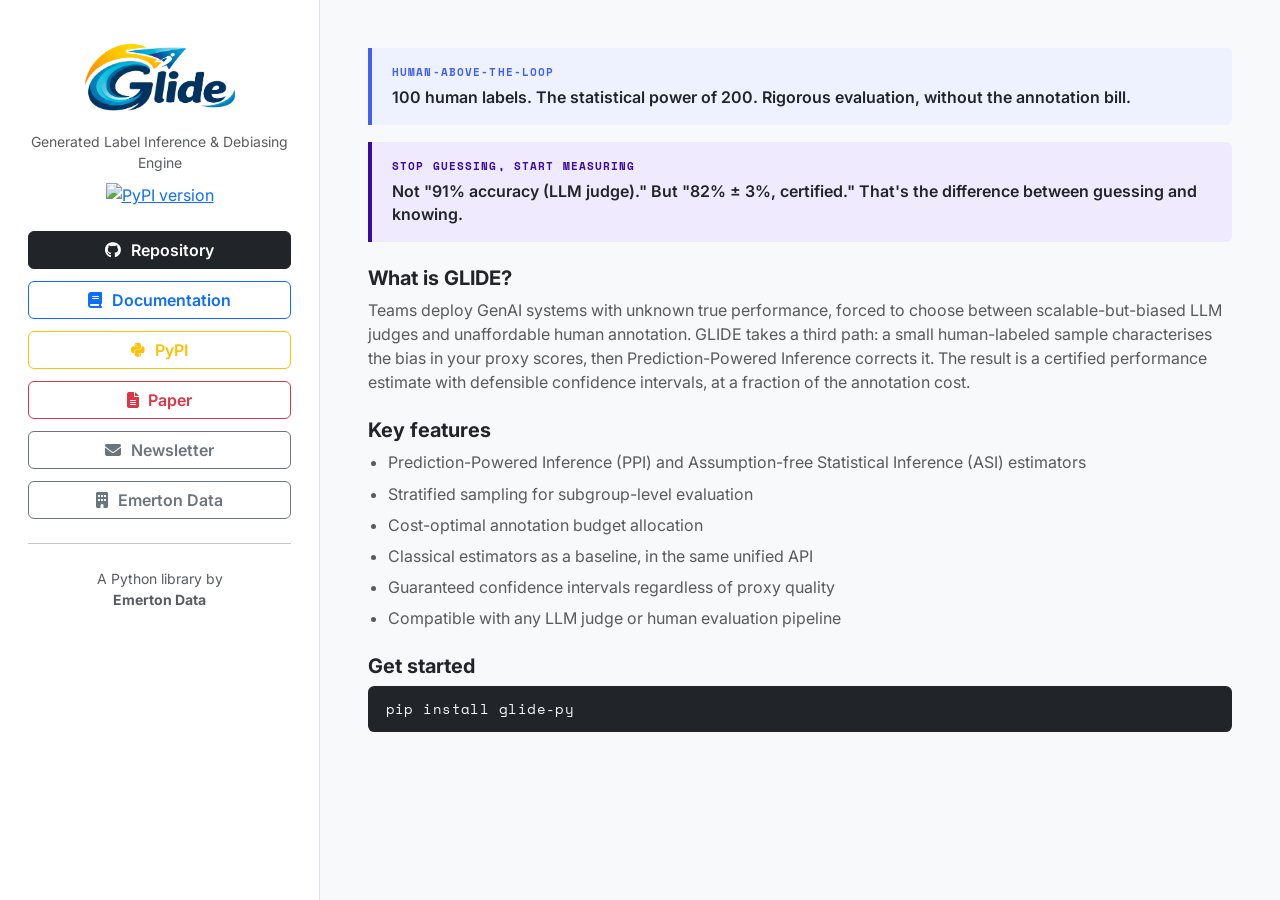
==== landing/index.html @ 7e4df3e1 "claude draft" ====
<!DOCTYPE html>
<html lang="en">
<head>
  <meta charset="UTF-8" />
  <meta name="viewport" content="width=device-width, initial-scale=1" />
  <title>GLIDE — Helping humans ride the GenAI evaluation wave</title>
  <meta name="description" content="GLIDE is a Python library for rigorous evaluation of GenAI systems using hybrid human and proxy annotations, with guaranteed statistical confidence intervals." />

  <!-- Bootstrap 5 -->
  <link
    href="https://cdn.jsdelivr.net/npm/bootstrap@5.3.3/dist/css/bootstrap.min.css"
    rel="stylesheet"
    integrity="sha384-QWTKZyjpPEjISv5WaRU9OFeRpok6YctnYmDr5pNlyT2bRjXh0JMhjY6hW+ALEwIH"
    crossorigin="anonymous"
  />
  <!-- Google Fonts -->
  <link
    href="https://fonts.googleapis.com/css2?family=Inter:wght@400;600;700&family=Space+Mono:wght@700&display=swap"
    rel="stylesheet"
  />
  <!-- Font Awesome 6 -->
  <link
    rel="stylesheet"
    href="https://cdnjs.cloudflare.com/ajax/libs/font-awesome/6.5.0/css/all.min.css"
    integrity="sha512-Avb2QiuDEEvB4bZJYdft2mNjVShBftLdPG8FJ0V7irTLQ8Uo0qcPxh4Plq7G5tGm0rU+1SPhVotteLpBERwTkw=="
    crossorigin="anonymous"
  />

  <style>
    body {
      font-family: 'Inter', sans-serif;
      background-color: #f8f9fa;
      color: #212529;
    }

    .sidebar {
      background-color: #ffffff;
      border-right: 1px solid #dee2e6;
      min-height: 100vh;
      padding: 2.5rem 1.75rem;
    }

    .nav-btn {
      display: flex;
      align-items: center;
      gap: 0.6rem;
      width: 100%;
      margin-bottom: 0.75rem;
      font-weight: 600;
      justify-content: center;
    }

    .hero-card {
      border-left: 4px solid #4361ee;
      background-color: #eef2ff;
      border-radius: 0 0.4rem 0.4rem 0;
      padding: 1rem 1.25rem;
      margin-bottom: 1.1rem;
    }

    .hero-card.violet {
      border-left-color: #3a0ca3;
      background-color: #f0eaff;
    }

    .hero-card .card-label {
      font-family: 'Space Mono', monospace;
      font-size: 0.7rem;
      text-transform: uppercase;
      letter-spacing: 0.1em;
      font-weight: 700;
      color: #4361ee;
      margin-bottom: 0.3rem;
    }

    .hero-card.violet .card-label {
      color: #3a0ca3;
    }

    .hero-card .card-message {
      font-size: 1rem;
      font-weight: 600;
      color: #212529;
      line-height: 1.45;
    }

    .install-block {
      font-family: 'Space Mono', monospace;
      background-color: #212529;
      color: #f8f9fa;
      border-radius: 0.4rem;
      padding: 0.75rem 1.1rem;
      font-size: 0.9rem;
      letter-spacing: 0.03em;
    }

    .feature-list {
      padding-left: 1.25rem;
    }

    .feature-list li {
      margin-bottom: 0.45rem;
    }

    @media (max-width: 767px) {
      .sidebar {
        min-height: auto;
        border-right: none;
        border-bottom: 1px solid #dee2e6;
      }
    }
  </style>
</head>

<body>
  <div class="container-fluid">
    <div class="row">

      <!-- LEFT SIDEBAR -->
      <div class="col-md-4 col-lg-3 sidebar">

        <div class="text-center mb-4">
          <img
            src="assets/logo-glide-no-bg.png"
            alt="GLIDE logo"
            style="max-width: 160px; width: 100%; margin-bottom: 1rem;"
          />
          <p class="text-muted small mb-2">
            Generated Label Inference &amp; Debiasing Engine
          </p>
          <a href="https://pypi.org/project/glide-py/" target="_blank" rel="noopener">
            <img
              src="https://img.shields.io/pypi/v/glide-py?style=flat-square&color=4361ee"
              alt="PyPI version"
            />
          </a>
        </div>

        <a
          href="https://github.com/EmertonData/glide"
          class="btn btn-dark nav-btn"
          target="_blank"
          rel="noopener"
        >
          <i class="fa-brands fa-github"></i> Repository
        </a>
        <a
          href="https://glide-py.readthedocs.io"
          class="btn btn-outline-primary nav-btn"
          target="_blank"
          rel="noopener"
        >
          <i class="fa-solid fa-book"></i> Documentation
        </a>
        <a
          href="https://pypi.org/project/glide-py/"
          class="btn btn-outline-warning nav-btn"
          target="_blank"
          rel="noopener"
        >
          <i class="fa-brands fa-python"></i> PyPI
        </a>
        <a
          href="https://arxiv.org/abs/2605.31278"
          class="btn btn-outline-danger nav-btn"
          target="_blank"
          rel="noopener"
        >
          <i class="fa-solid fa-file-lines"></i> Paper
        </a>
        <a
          href="https://www.linkedin.com/build-relation/newsletter-follow?entityUrn=7453423077557952512"
          class="btn btn-outline-secondary nav-btn"
          target="_blank"
          rel="noopener"
        >
          <i class="fa-solid fa-envelope"></i> Newsletter
        </a>
        <a
          href="https://www.emerton-data.com"
          class="btn btn-outline-secondary nav-btn"
          target="_blank"
          rel="noopener"
        >
          <i class="fa-solid fa-building"></i> Emerton Data
        </a>

        <hr class="my-4" />

        <p class="text-muted small text-center mb-0">
          A Python library by<br />
          <strong>Emerton Data</strong>
        </p>

      </div><!-- /sidebar -->

      <!-- RIGHT MAIN CONTENT -->
      <div class="col-md-8 col-lg-9 p-4 p-md-5">

        <!-- HERO MESSAGES -->
        <div class="hero-card">
          <div class="card-label">Human-above-the-loop</div>
          <div class="card-message">
            100 human labels. The statistical power of 200.
            Rigorous evaluation, without the annotation bill.
          </div>
        </div>

        <div class="hero-card violet">
          <div class="card-label">Stop guessing, start measuring</div>
          <div class="card-message">
            Not "91% accuracy (LLM judge)." But "82% ± 3%, certified."
            That's the difference between guessing and knowing.
          </div>
        </div>

        <!-- WHAT IS GLIDE -->
        <h5 class="mt-4 mb-2 fw-bold">What is GLIDE?</h5>
        <p class="text-muted mb-4">
          Teams deploy GenAI systems with unknown true performance, forced to choose between
          scalable-but-biased LLM judges and unaffordable human annotation.
          GLIDE takes a third path: a small human-labeled sample characterises the bias in your
          proxy scores, then Prediction-Powered Inference corrects it.
          The result is a certified performance estimate with defensible confidence intervals,
          at a fraction of the annotation cost.
        </p>

        <!-- FEATURES -->
        <h5 class="mb-2 fw-bold">Key features</h5>
        <ul class="feature-list text-muted mb-4">
          <li>Prediction-Powered Inference (PPI) and Assumption-free Statistical Inference (ASI) estimators</li>
          <li>Stratified sampling for subgroup-level evaluation</li>
          <li>Cost-optimal annotation budget allocation</li>
          <li>Classical estimators as a baseline, in the same unified API</li>
          <li>Guaranteed confidence intervals regardless of proxy quality</li>
          <li>Compatible with any LLM judge or human evaluation pipeline</li>
        </ul>

        <!-- INSTALL -->
        <h5 class="mb-2 fw-bold">Get started</h5>
        <div class="install-block">pip install glide-py</div>

      </div><!-- /main -->

    </div><!-- /row -->
  </div><!-- /container -->
</body>
</html>
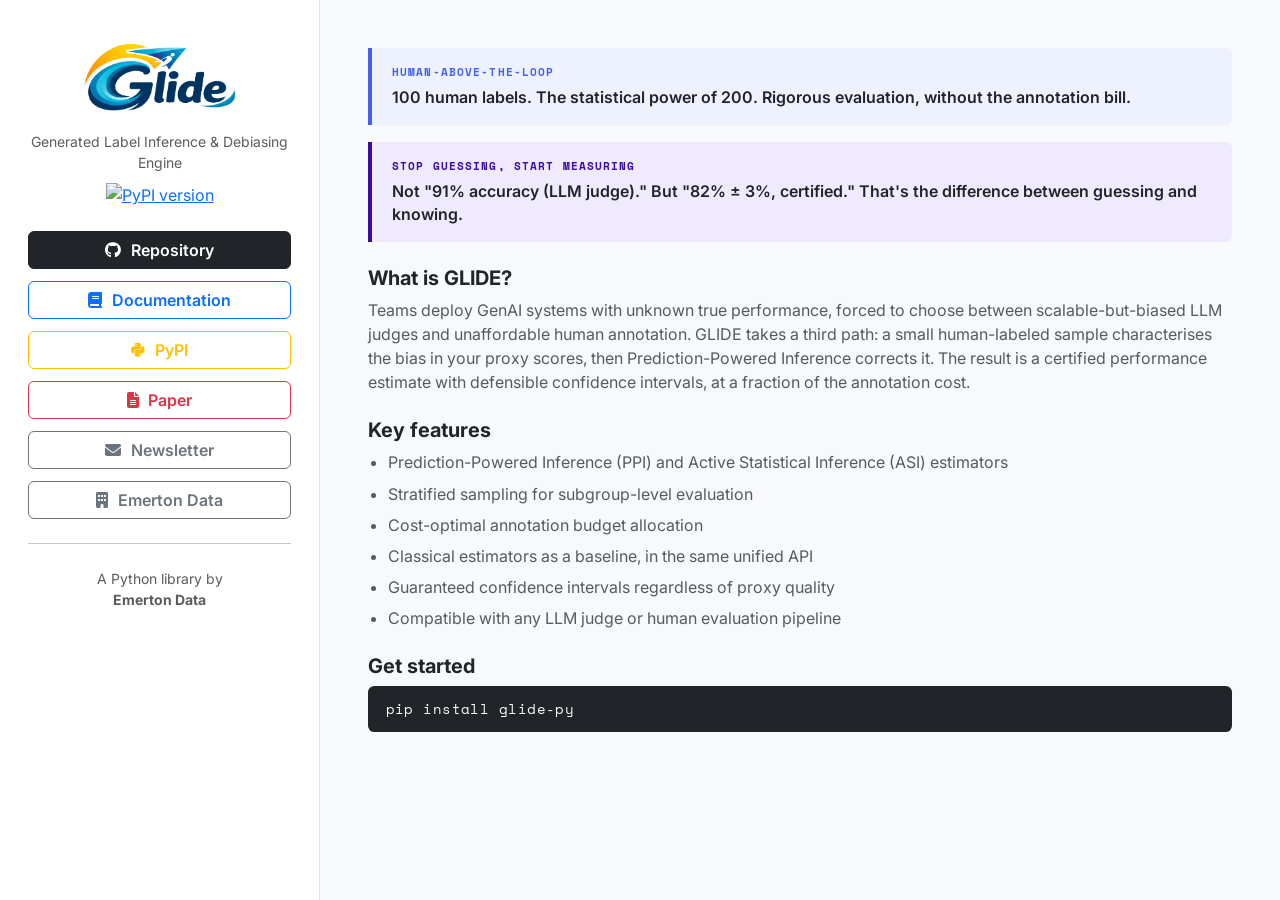
==== commit 26e21c5b: "fix typo" ====
--- a/landing/index.html
+++ b/landing/index.html
@@ -169,7 +169,7 @@
           <i class="fa-solid fa-file-lines"></i> Paper
         </a>
         <a
-          href="https://www.linkedin.com/build-relation/newsletter-follow?entityUrn=7453423077557952512"
+          href="https://www.linkedin.com/newsletters/evaluating-genai-with-glide-7453423077557952512/"
           class="btn btn-outline-secondary nav-btn"
           target="_blank"
           rel="noopener"
@@ -228,7 +228,7 @@
         <!-- FEATURES -->
         <h5 class="mb-2 fw-bold">Key features</h5>
         <ul class="feature-list text-muted mb-4">
-          <li>Prediction-Powered Inference (PPI) and Assumption-free Statistical Inference (ASI) estimators</li>
+          <li>Prediction-Powered Inference (PPI) and Active Statistical Inference (ASI) estimators</li>
           <li>Stratified sampling for subgroup-level evaluation</li>
           <li>Cost-optimal annotation budget allocation</li>
           <li>Classical estimators as a baseline, in the same unified API</li>
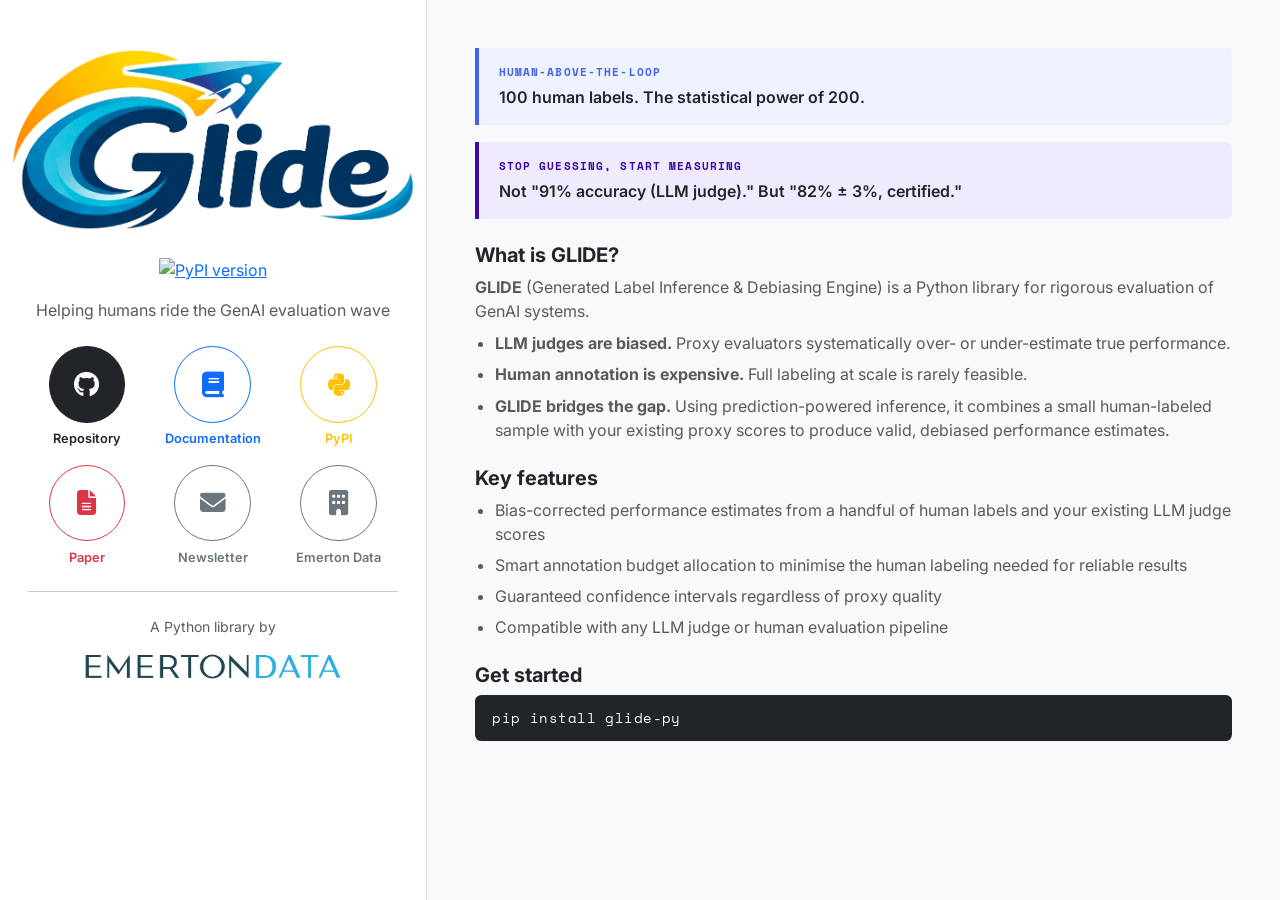
==== commit faebb507: "(review) comments" ====
--- a/landing/index.html
+++ b/landing/index.html
@@ -4,6 +4,7 @@
   <meta charset="UTF-8" />
   <meta name="viewport" content="width=device-width, initial-scale=1" />
   <title>GLIDE — Helping humans ride the GenAI evaluation wave</title>
+  <link rel="icon" type="image/png" href="assets/favicon-glide.png" />
   <meta name="description" content="GLIDE is a Python library for rigorous evaluation of GenAI systems using hybrid human and proxy annotations, with guaranteed statistical confidence intervals." />
 
   <!-- Bootstrap 5 -->
@@ -40,14 +41,42 @@
       padding: 2.5rem 1.75rem;
     }
 
+    .nav-btn-list {
+      display: grid;
+      grid-template-columns: repeat(3, 1fr);
+      gap: 1rem 0.5rem;
+      justify-items: center;
+      margin-bottom: 0.5rem;
+    }
+
+    .nav-item {
+      display: flex;
+      flex-direction: column;
+      align-items: center;
+      gap: 0.4rem;
+      text-decoration: none;
+    }
+
+    .nav-item:hover .nav-label {
+      text-decoration: underline;
+    }
+
     .nav-btn {
       display: flex;
       align-items: center;
-      gap: 0.6rem;
-      width: 100%;
-      margin-bottom: 0.75rem;
+      justify-content: center;
+      width: 4.8rem;
+      height: 4.8rem;
+      border-radius: 50% !important;
+      font-size: 1.6rem;
+      padding: 0;
+      flex-shrink: 0;
+    }
+
+    .nav-label {
       font-weight: 600;
-      justify-content: center;
+      font-size: 0.8rem;
+      text-align: center;
     }
 
     .hero-card {
@@ -117,92 +146,77 @@
     <div class="row">
 
       <!-- LEFT SIDEBAR -->
-      <div class="col-md-4 col-lg-3 sidebar">
+      <div class="col-md-5 col-lg-4 sidebar">
 
         <div class="text-center mb-4">
           <img
             src="assets/logo-glide-no-bg.png"
             alt="GLIDE logo"
-            style="max-width: 160px; width: 100%; margin-bottom: 1rem;"
+            style="width: calc(100% + 3.5rem); margin-left: -2.25rem; margin-right: -2.25rem; margin-bottom: 1rem;"
           />
-          <p class="text-muted small mb-2">
-            Generated Label Inference &amp; Debiasing Engine
-          </p>
           <a href="https://pypi.org/project/glide-py/" target="_blank" rel="noopener">
             <img
               src="https://img.shields.io/pypi/v/glide-py?style=flat-square&color=4361ee"
               alt="PyPI version"
             />
           </a>
-        </div>
-
-        <a
-          href="https://github.com/EmertonData/glide"
-          class="btn btn-dark nav-btn"
-          target="_blank"
-          rel="noopener"
-        >
-          <i class="fa-brands fa-github"></i> Repository
-        </a>
-        <a
-          href="https://glide-py.readthedocs.io"
-          class="btn btn-outline-primary nav-btn"
-          target="_blank"
-          rel="noopener"
-        >
-          <i class="fa-solid fa-book"></i> Documentation
-        </a>
-        <a
-          href="https://pypi.org/project/glide-py/"
-          class="btn btn-outline-warning nav-btn"
-          target="_blank"
-          rel="noopener"
-        >
-          <i class="fa-brands fa-python"></i> PyPI
-        </a>
-        <a
-          href="https://arxiv.org/abs/2605.31278"
-          class="btn btn-outline-danger nav-btn"
-          target="_blank"
-          rel="noopener"
-        >
-          <i class="fa-solid fa-file-lines"></i> Paper
-        </a>
-        <a
-          href="https://www.linkedin.com/newsletters/evaluating-genai-with-glide-7453423077557952512/"
-          class="btn btn-outline-secondary nav-btn"
-          target="_blank"
-          rel="noopener"
-        >
-          <i class="fa-solid fa-envelope"></i> Newsletter
-        </a>
-        <a
-          href="https://www.emerton-data.com"
-          class="btn btn-outline-secondary nav-btn"
-          target="_blank"
-          rel="noopener"
-        >
-          <i class="fa-solid fa-building"></i> Emerton Data
-        </a>
+          <p class="text-muted mt-3 mb-2">
+            Helping humans ride the GenAI evaluation wave
+          </p>
+        </div>
+
+        <div class="nav-btn-list">
+          <a href="https://github.com/EmertonData/glide" class="nav-item" target="_blank" rel="noopener">
+            <span class="btn btn-dark nav-btn"><i class="fa-brands fa-github"></i></span>
+            <span class="nav-label text-dark">Repository</span>
+          </a>
+          <a href="https://glide-py.readthedocs.io" class="nav-item" target="_blank" rel="noopener">
+            <span class="btn btn-outline-primary nav-btn"><i class="fa-solid fa-book"></i></span>
+            <span class="nav-label text-primary">Documentation</span>
+          </a>
+          <a href="https://pypi.org/project/glide-py/" class="nav-item" target="_blank" rel="noopener">
+            <span class="btn btn-outline-warning nav-btn"><i class="fa-brands fa-python"></i></span>
+            <span class="nav-label text-warning">PyPI</span>
+          </a>
+          <a href="https://arxiv.org/abs/2605.31278" class="nav-item" target="_blank" rel="noopener">
+            <span class="btn btn-outline-danger nav-btn"><i class="fa-solid fa-file-lines"></i></span>
+            <span class="nav-label text-danger">Paper</span>
+          </a>
+          <a href="https://www.linkedin.com/newsletters/evaluating-genai-with-glide-7453423077557952512/" class="nav-item" target="_blank" rel="noopener">
+            <span class="btn btn-outline-secondary nav-btn"><i class="fa-solid fa-envelope"></i></span>
+            <span class="nav-label text-secondary">Newsletter</span>
+          </a>
+          <a href="https://www.emerton-data.com" class="nav-item" target="_blank" rel="noopener">
+            <span class="btn btn-outline-secondary nav-btn"><i class="fa-solid fa-building"></i></span>
+            <span class="nav-label text-secondary">Emerton Data</span>
+          </a>
+        </div>
 
         <hr class="my-4" />
 
-        <p class="text-muted small text-center mb-0">
-          A Python library by<br />
-          <strong>Emerton Data</strong>
+        <p class="text-muted small text-center mb-2">
+          A Python library by
         </p>
+        <div class="text-center">
+          <a href="https://www.emerton-data.com" target="_blank" rel="noopener">
+            <img
+              src="assets/logo-ed.jpg"
+              alt="Emerton Data logo"
+              style="width: 70%;"
+            />
+          </a>
+        </div>
 
       </div><!-- /sidebar -->
 
       <!-- RIGHT MAIN CONTENT -->
-      <div class="col-md-8 col-lg-9 p-4 p-md-5">
+      <div class="col-md-7 col-lg-8 p-4 p-md-5">
 
         <!-- HERO MESSAGES -->
         <div class="hero-card">
           <div class="card-label">Human-above-the-loop</div>
           <div class="card-message">
             100 human labels. The statistical power of 200.
-            Rigorous evaluation, without the annotation bill.
           </div>
         </div>
 
@@ -210,28 +224,25 @@
           <div class="card-label">Stop guessing, start measuring</div>
           <div class="card-message">
             Not "91% accuracy (LLM judge)." But "82% ± 3%, certified."
-            That's the difference between guessing and knowing.
           </div>
         </div>
 
         <!-- WHAT IS GLIDE -->
         <h5 class="mt-4 mb-2 fw-bold">What is GLIDE?</h5>
-        <p class="text-muted mb-4">
-          Teams deploy GenAI systems with unknown true performance, forced to choose between
-          scalable-but-biased LLM judges and unaffordable human annotation.
-          GLIDE takes a third path: a small human-labeled sample characterises the bias in your
-          proxy scores, then Prediction-Powered Inference corrects it.
-          The result is a certified performance estimate with defensible confidence intervals,
-          at a fraction of the annotation cost.
+        <p class="text-muted mb-2">
+          <strong>GLIDE</strong> (Generated Label Inference &amp; Debiasing Engine) is a Python library for rigorous evaluation of GenAI systems.
         </p>
+        <ul class="feature-list text-muted mb-4">
+          <li><strong>LLM judges are biased.</strong> Proxy evaluators systematically over- or under-estimate true performance.</li>
+          <li><strong>Human annotation is expensive.</strong> Full labeling at scale is rarely feasible.</li>
+          <li><strong>GLIDE bridges the gap.</strong> Using prediction-powered inference, it combines a small human-labeled sample with your existing proxy scores to produce valid, debiased performance estimates.</li>
+        </ul>
 
         <!-- FEATURES -->
         <h5 class="mb-2 fw-bold">Key features</h5>
         <ul class="feature-list text-muted mb-4">
-          <li>Prediction-Powered Inference (PPI) and Active Statistical Inference (ASI) estimators</li>
-          <li>Stratified sampling for subgroup-level evaluation</li>
-          <li>Cost-optimal annotation budget allocation</li>
-          <li>Classical estimators as a baseline, in the same unified API</li>
+          <li>Bias-corrected performance estimates from a handful of human labels and your existing LLM judge scores</li>
+          <li>Smart annotation budget allocation to minimise the human labeling needed for reliable results</li>
           <li>Guaranteed confidence intervals regardless of proxy quality</li>
           <li>Compatible with any LLM judge or human evaluation pipeline</li>
         </ul>
